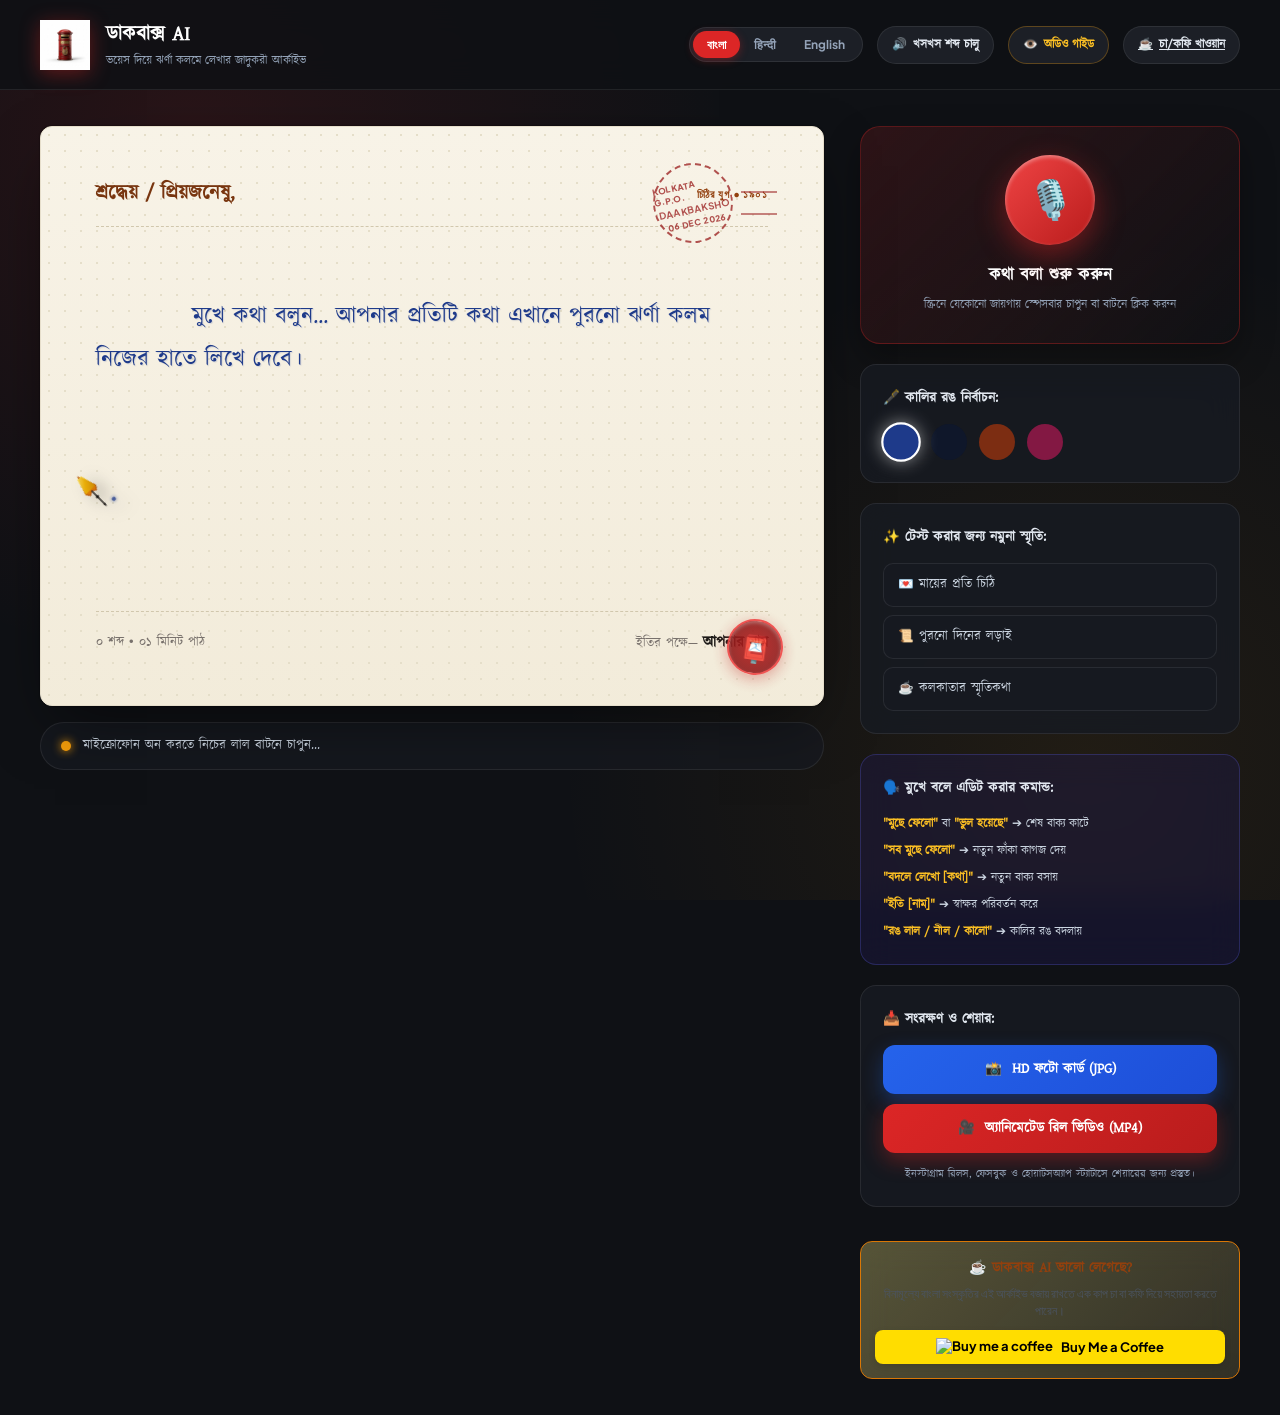
==== index.html @ 31830135 "Launch DaakBaksho AI with Buy Me a Coffee support" ====
<!DOCTYPE html>
<html lang="bn">
<head>
  <meta charset="UTF-8">
  <meta name="viewport" content="width=device-width, initial-scale=1.0">
  <title>ডাকবাক্স AI (DaakBaksho AI) — ঝর্ণা কলমের লাইভ ভয়েস রাইটিং</title>
  
  <!-- Font Definitions -->
  <link rel="preconnect" href="https://fonts.googleapis.com">
  <link rel="preconnect" href="https://fonts.gstatic.com" crossorigin>
  <link href="https://fonts.googleapis.com/css2?family=Plus+Jakarta+Sans:wght@400;600;700;800&family=Playfair+Display:ital,wght@0,600;1,600&display=swap" rel="stylesheet">
  
  <!-- PWA & Mobile Web Capabilities -->
  <link rel="manifest" href="manifest.json">
  <link rel="icon" type="image/png" href="assets/DaakBaksho_Icon_Bengali_Transparent.png">
  <link rel="apple-touch-icon" href="assets/DaakBaksho_Icon_Bengali_Transparent.png">
  <meta name="theme-color" content="#991b1b">
  <meta name="apple-mobile-web-app-capable" content="yes">
  <meta name="apple-mobile-web-app-status-bar-style" content="black-translucent">

  <link rel="stylesheet" href="style.css">
</head>
<body>

  <!-- Ambient Vintage Grain Overlay -->
  <div class="vintage-grain"></div>

  <!-- Navigation Bar -->
  <header class="app-header">
    <div class="brand-wrap">
      <img src="assets/DaakBaksho_Icon_Bengali_Transparent.png" alt="ডাকবাক্স লোগো" class="brand-icon">
      <div>
        <h1 class="brand-title">ডাকবাক্স AI</h1>
        <p class="brand-subtitle">ভয়েস দিয়ে ঝর্ণা কলমে লেখার জাদুকরী আর্কাইভ</p>
      </div>
    </div>

    <!-- Language & Audio Toggle -->
    <div class="header-actions">
      <div class="lang-selector">
        <button class="lang-btn active" data-lang="bn-IN">বাংলা</button>
        <button class="lang-btn" data-lang="hi-IN">हिन्दी</button>
        <button class="lang-btn" data-lang="en-US">English</button>
      </div>

      <button id="soundToggleBtn" class="action-pill" title="কলমের শব্দ চালু/বন্ধ">
        <span class="icon">🔊</span> খসখস শব্দ চালু
      </button>

      <button id="assistVoiceBtn" class="action-pill voice-guide-pill" title="দৃষ্টিহীনদের জন্য অডিও নির্দেশনা">
        <span class="icon">👁️</span> অডিও গাইড
      </button>

      <a href="https://www.buymeacoffee.com/AyanKumarGhosh" target="_blank" rel="noopener" class="action-pill bmc-pill" title="এক কাপ চা বা কফি খাওয়ান">
        <span class="icon">☕</span> চা/কফি খাওয়ান
      </a>
    </div>
  </header>

  <!-- Main Experience Workspace -->
  <main class="main-workspace">

    <!-- Left / Center: The Vintage Parchment Paper -->
    <section class="parchment-container">
      <div class="parchment-paper" id="paperArea">
        
        <!-- Vintage Postmarks & Wax Seal Watermark -->
        <div class="paper-postmark">
          <div class="postmark-circle">
            <span>KOLKATA G.P.O.</span>
            <strong>DAAKBAKSHO</strong>
            <span id="currentDateStamp">09 NOV 2026</span>
          </div>
          <div class="postmark-lines"></div>
        </div>

        <div class="wax-seal-badge">
          <span>📮</span>
        </div>

        <!-- Paper Header -->
        <div class="parchment-header">
          <span class="salutation" id="paperSalutation">শ্রদ্ধেয় / প্রিয়জনেষু,</span>
          <span class="paper-stamp">চিঠির যুগ • ১৯০১</span>
        </div>

        <!-- The Ink Text Area & Dynamic Fountain Pen Nib -->
        <div class="parchment-body">
          <div id="handwritingOutput" class="ink-text kalpurush-text">
            মুখে কথা বলুন... আপনার প্রতিটি কথা এখানে পুরনো ঝর্ণা কলম নিজের হাতে লিখে দেবে।
          </div>

          <!-- Animated Fountain Pen Nib SVG -->
          <div id="fountainPenNib" class="fountain-pen-nib">
            <svg viewBox="0 0 64 64" class="pen-svg">
              <path d="M32 2 L42 28 L38 34 L32 30 L26 34 L22 28 Z" fill="#d97706" stroke="#b45309" stroke-width="1.5"/>
              <path d="M32 30 L32 58" stroke="#1c1917" stroke-width="2"/>
              <circle cx="32" cy="42" r="2.5" fill="#1c1917"/>
              <polygon points="32,62 30,56 34,56" fill="#1c1917"/>
              <path d="M22 28 L28 4 L36 4 L42 28 Z" fill="url(#goldGrad)" opacity="0.9"/>
              <defs>
                <linearGradient id="goldGrad" x1="0%" y1="0%" x2="100%" y2="100%">
                  <stop offset="0%" stop-color="#fef08a"/>
                  <stop offset="50%" stop-color="#eab308"/>
                  <stop offset="100%" stop-color="#ca8a04"/>
                </linearGradient>
              </defs>
            </svg>
            <span class="ink-droplet"></span>
          </div>
        </div>

        <!-- Paper Footer / Signature -->
        <div class="parchment-footer">
          <div class="live-meta">
            <span id="wordCount">০ শব্দ</span> • <span id="readingTime">০১ মিনিট পাঠ</span>
          </div>
          <div class="signature-line">
            ইতির পক্ষে— <strong id="signerName">আপনার নাম</strong>
          </div>
        </div>

      </div>

      <!-- Live Voice Feedback Pill -->
      <div class="voice-status-bar" id="voiceStatusPill">
        <span class="pulse-indicator"></span>
        <span id="voiceStatusText">মাইক্রোফোন অন করতে নিচের লাল বাটনে চাপুন...</span>
      </div>
    </section>

    <!-- Right: Controls & Studio Actions -->
    <aside class="control-panel">
      
      <!-- Big Tactile Microphone Area (Blind Accessible) -->
      <div class="mic-card">
        <button id="micOrbBtn" class="mic-orb" aria-label="কথা বলা শুরু বা বন্ধ করতে চাপুন">
          <div class="orb-ring ring-1"></div>
          <div class="orb-ring ring-2"></div>
          <span class="mic-icon">🎙️</span>
        </button>
        <h3 id="micActionPrompt">কথা বলা শুরু করুন</h3>
        <p>স্ক্রিনে যেকোনো জায়গায় স্পেসবার চাপুন বা বাটনে ক্লিক করুন</p>
      </div>

      <!-- Ink Color Palette -->
      <div class="control-card">
        <h4>🖋️ কালির রঙ নির্বাচন:</h4>
        <div class="ink-palette">
          <button class="ink-color-btn active" data-color="#1e3a8a" style="background: #1e3a8a;" title="রাজকীয় নীল কালি"></button>
          <button class="ink-color-btn" data-color="#0f172a" style="background: #0f172a;" title="কালো কালি"></button>
          <button class="ink-color-btn" data-color="#7c2d12" style="background: #7c2d12;" title="সেপিয়া বাদামি"></button>
          <button class="ink-color-btn" data-color="#831843" style="background: #831843;" title="রক্তিম লাল"></button>
        </div>
      </div>

      <!-- Preset Voice Prompts (Quick Test) -->
      <div class="control-card">
        <h4>✨ টেস্ট করার জন্য নমুনা স্মৃতি:</h4>
        <div class="prompt-chips">
          <button class="prompt-chip" data-text="মা, তোমার হাতের সেই রান্নার গন্ধ আমি আজও ভুলতে পারি না। অনেক দূরে আছি ঠিকই, কিন্তু তোমার স্নেহ আমার সবসময়ের সঙ্গী।">
            💌 মায়ের প্রতি চিঠি
          </button>
          <button class="prompt-chip" data-text="১৯৭১ সালের সেই বৃষ্টির রাত, বাবা যখন হাত ধরে বলেছিল—ভয় পাস না, আলো ফুটবেই। আজ এত বছর পরেও সেই কথাটা কানে বাজে।">
            📜 পুরনো দিনের লড়াই
          </button>
          <button class="prompt-chip" data-text="কলেজের সেই গঙ্গার ঘাট, এক কাপ চা আর বন্ধুদের সাথে ঘণ্টার পর ঘণ্টা আড্ডা। সময় এত দ্রুত বদলে যায়!">
            ☕ কলকাতার স্মৃতিকথা
          </button>
        </div>
      </div>

      <!-- Voice Editing Commands Guide Card -->
      <div class="control-card voice-commands-card">
        <h4>🗣️ মুখে বলে এডিট করার কমান্ড:</h4>
        <ul class="voice-cmd-list">
          <li><strong>"মুছে ফেলো"</strong> বা <strong>"ভুল হয়েছে"</strong> ➔ শেষ বাক্য কাটে</li>
          <li><strong>"সব মুছে ফেলো"</strong> ➔ নতুন ফাঁকা কাগজ দেয়</li>
          <li><strong>"বদলে লেখো [কথা]"</strong> ➔ নতুন বাক্য বসায়</li>
          <li><strong>"ইতি [নাম]"</strong> ➔ স্বাক্ষর পরিবর্তন করে</li>
          <li><strong>"রঙ লাল / নীল / কালো"</strong> ➔ কালির রঙ বদলায়</li>
        </ul>
      </div>

      <!-- Export & Download Actions -->
      <div class="control-card export-card">
        <h4>📥 সংরক্ষণ ও শেয়ার:</h4>
        <div class="export-buttons">
          <button id="downloadJpgBtn" class="btn-export btn-jpg">
            <span>📸</span> HD ফটো কার্ড (JPG)
          </button>
          <button id="downloadVideoBtn" class="btn-export btn-video">
            <span>🎥</span> অ্যানিমেটেড রিল ভিডিও (MP4)
          </button>
        </div>
        <p class="export-note">ইনস্টাগ্রাম রিলস, ফেসবুক ও হোয়াটসঅ্যাপ স্ট্যাটাসে শেয়ারের জন্য প্রস্তুত।</p>
      </div>

      <!-- Buy Me a Coffee Support Card -->
      <div class="control-card bmc-card" style="background: linear-gradient(135deg, rgba(254,240,138,0.3), rgba(253,230,138,0.15)); border: 1.5px solid #d97706; border-radius: 12px; padding: 14px; margin-top: 14px; text-align: center;">
        <h4 style="margin: 0 0 6px 0; color: #92400e; font-size: 14px; font-weight: 700; display: flex; align-items: center; justify-content: center; gap: 6px;">
          <span>☕</span> ডাকবাক্স AI ভালো লেগেছে?
        </h4>
        <p style="font-size: 12px; color: #4b5563; margin: 0 0 10px 0; line-height: 1.4;">
          বিনামূল্যে বাংলা সংস্কৃতির এই আর্কাইভ বজায় রাখতে এক কাপ চা বা কফি দিয়ে সহায়তা করতে পারেন।
        </p>
        <a href="https://www.buymeacoffee.com/AyanKumarGhosh" target="_blank" rel="noopener" style="display: inline-flex; align-items: center; justify-content: center; gap: 8px; background: #FFDD00; color: #000; padding: 8px 16px; border-radius: 8px; font-weight: 700; font-size: 13px; text-decoration: none; box-shadow: 0 2px 6px rgba(0,0,0,0.12); width: 100%; box-sizing: border-box;">
          <img src="https://cdn.buymeacoffee.com/buttons/bmc-new-btn-logo.svg" alt="Buy me a coffee" style="height: 18px;">
          <span>Buy Me a Coffee</span>
        </a>
      </div>

    </aside>

  </main>

  <!-- Hidden Canvas for High-Resolution Export -->
  <canvas id="exportCanvas" width="1080" height="1920" style="display: none;"></canvas>

  <script src="app.js"></script>
  <script>
    if ('serviceWorker' in navigator) {
      window.addEventListener('load', () => {
        navigator.serviceWorker.register('./sw.js').catch(err => {
          console.log('SW registration note:', err);
        });
      });
    }
  </script>
</body>
</html>
---- style.css ----
/* ==========================================================================
   DaakBaksho AI (ডাকবাক্স AI) — Vintage Fountain Pen Writing Design System
   ========================================================================== */

@font-face {
  font-family: 'Kalpurush';
  src: url('fonts/Kalpurush.ttf') format('truetype');
  font-weight: normal;
  font-style: normal;
  font-display: swap;
}

:root {
  --bg-dark: #0f1115;
  --bg-card: rgba(23, 26, 33, 0.85);
  --border-glass: rgba(255, 255, 255, 0.08);
  --accent-red: #dc2626;
  --accent-gold: #f59e0b;
  --ink-royal: #1e3a8a;
  --parchment-base: #fcf9f2;
  --parchment-border: #e6decb;
  --text-main: #f8fafc;
  --text-muted: #94a3b8;
  --font-bengali: 'Kalpurush', 'Noto Sans Bengali', -apple-system, sans-serif;
  --font-sans: 'Plus Jakarta Sans', -apple-system, sans-serif;
  --shadow-paper: 0 25px 60px -15px rgba(0, 0, 0, 0.5), 0 0 1px 1px rgba(0, 0, 0, 0.2);
}

* {
  box-sizing: border-box;
  margin: 0;
  padding: 0;
}

body {
  font-family: var(--font-sans);
  background-color: var(--bg-dark);
  background-image: 
    radial-gradient(circle at 15% 15%, rgba(220, 38, 38, 0.12) 0%, transparent 40%),
    radial-gradient(circle at 85% 85%, rgba(245, 158, 11, 0.08) 0%, transparent 40%);
  background-attachment: fixed;
  color: var(--text-main);
  min-height: 100vh;
  display: flex;
  flex-direction: column;
  overflow-x: hidden;
  -webkit-font-smoothing: antialiased;
}

.kalpurush-text {
  font-family: var(--font-bengali);
}

/* Header */
.app-header {
  display: flex;
  justify-content: space-between;
  align-items: center;
  padding: 18px 40px;
  background: rgba(15, 17, 21, 0.85);
  backdrop-filter: blur(16px);
  border-bottom: 1px solid var(--border-glass);
  z-index: 50;
}

.brand-wrap {
  display: flex;
  align-items: center;
  gap: 16px;
}

.brand-icon {
  width: 50px;
  height: 50px;
  object-fit: contain;
  filter: drop-shadow(0 4px 10px rgba(220, 38, 38, 0.4));
}

.brand-title {
  font-size: 20px;
  font-weight: 800;
  color: #ffffff;
  font-family: var(--font-bengali);
  letter-spacing: -0.01em;
}

.brand-subtitle {
  font-size: 12px;
  color: var(--text-muted);
  font-family: var(--font-bengali);
}

.header-actions {
  display: flex;
  align-items: center;
  gap: 14px;
}

.lang-selector {
  display: flex;
  background: #1c1f26;
  border: 1px solid var(--border-glass);
  border-radius: 20px;
  padding: 3px;
}

.lang-btn {
  background: transparent;
  border: none;
  color: var(--text-muted);
  padding: 6px 14px;
  font-size: 12px;
  font-weight: 700;
  border-radius: 16px;
  cursor: pointer;
  transition: all 0.2s;
  font-family: inherit;
}

.lang-btn.active {
  background: #dc2626;
  color: #ffffff;
  box-shadow: 0 2px 8px rgba(220, 38, 38, 0.35);
}

.action-pill {
  display: flex;
  align-items: center;
  gap: 6px;
  background: #1c1f26;
  border: 1px solid var(--border-glass);
  color: #e2e8f0;
  font-size: 12px;
  font-weight: 600;
  padding: 8px 14px;
  border-radius: 20px;
  cursor: pointer;
  transition: all 0.2s;
  font-family: var(--font-bengali);
}

.action-pill:hover {
  background: #282c37;
  border-color: rgba(255, 255, 255, 0.2);
}

.voice-guide-pill {
  border-color: rgba(245, 158, 11, 0.3);
  color: #fbbf24;
}

/* Main Workspace */
.main-workspace {
  flex: 1;
  display: grid;
  grid-template-columns: 1fr 380px;
  gap: 36px;
  padding: 36px 40px;
  max-width: 1400px;
  margin: 0 auto;
  width: 100%;
}

/* ==========================================================================
   Vintage Parchment Paper Area
   ========================================================================== */
.parchment-container {
  display: flex;
  flex-direction: column;
  gap: 16px;
}

.parchment-paper {
  background: var(--parchment-base);
  background-image: 
    radial-gradient(#e5dec9 0.75px, transparent 0.75px),
    linear-gradient(180deg, rgba(245, 239, 224, 0.6) 0%, rgba(240, 232, 212, 0.8) 100%);
  background-size: 16px 16px, 100% 100%;
  border: 1px solid var(--parchment-border);
  border-radius: 12px;
  padding: 50px 55px;
  min-height: 580px;
  box-shadow: var(--shadow-paper);
  position: relative;
  overflow: hidden;
  color: #1c1917;
  display: flex;
  flex-direction: column;
  justify-content: space-between;
}

/* Vintage Postmark */
.paper-postmark {
  position: absolute;
  top: 36px;
  right: 46px;
  opacity: 0.75;
  display: flex;
  align-items: center;
  gap: 8px;
  pointer-events: none;
}

.postmark-circle {
  width: 80px;
  height: 80px;
  border: 2px dashed #991b1b;
  border-radius: 50%;
  display: flex;
  flex-direction: column;
  align-items: center;
  justify-content: center;
  font-size: 8.5px;
  font-weight: 800;
  color: #991b1b;
  letter-spacing: 0.05em;
  transform: rotate(-12deg);
}

.postmark-circle strong {
  font-size: 9.5px;
  margin: 2px 0;
}

.postmark-lines {
  width: 36px;
  height: 24px;
  border-top: 2px solid #991b1b;
  border-bottom: 2px solid #991b1b;
  opacity: 0.7;
}

/* Wax seal badge */
.wax-seal-badge {
  position: absolute;
  bottom: 30px;
  right: 40px;
  width: 56px;
  height: 56px;
  border-radius: 50%;
  background: radial-gradient(circle, #b91c1c 0%, #7f1d1d 100%);
  border: 2px solid #ef4444;
  box-shadow: 0 4px 15px rgba(185, 28, 28, 0.4), inset 0 2px 4px rgba(255, 255, 255, 0.3);
  display: flex;
  align-items: center;
  justify-content: center;
  font-size: 26px;
  opacity: 0.9;
  transform: rotate(8deg);
}

.parchment-header {
  display: flex;
  justify-content: space-between;
  align-items: center;
  border-bottom: 1px dashed #d1c7ad;
  padding-bottom: 16px;
  margin-bottom: 24px;
}

.salutation {
  font-family: var(--font-bengali);
  font-size: 20px;
  font-weight: 700;
  color: #78350f;
}

.paper-stamp {
  font-size: 11px;
  font-weight: 700;
  color: #92400e;
  letter-spacing: 0.08em;
  text-transform: uppercase;
}

/* The Body and Animated Fountain Pen */
.parchment-body {
  flex: 1;
  position: relative;
  min-height: 280px;
}

.ink-text {
  font-family: var(--font-bengali);
  font-size: 23px;
  line-height: 1.9;
  color: var(--ink-royal);
  word-break: break-word;
  white-space: pre-wrap;
  transition: color 0.3s ease;
  min-height: 200px;
  text-shadow: 0.5px 0.5px 1px rgba(30, 58, 138, 0.15);
}

.ink-text span.new-letter {
  animation: ink-bleed 0.35s ease-out;
}

@keyframes ink-bleed {
  0% { opacity: 0; transform: scale(1.15) translateY(-2px); filter: blur(1.5px); }
  50% { opacity: 0.8; filter: blur(0.5px); }
  100% { opacity: 1; transform: scale(1) translateY(0); filter: blur(0); }
}

/* Fountain Pen Nib following the writing */
.fountain-pen-nib {
  position: absolute;
  width: 44px;
  height: 44px;
  pointer-events: none;
  transform: translate(0, 0) rotate(-45deg);
  transform-origin: 32px 62px;
  transition: all 0.12s cubic-bezier(0.2, 0.8, 0.4, 1);
  filter: drop-shadow(4px 10px 8px rgba(0, 0, 0, 0.25));
  z-index: 10;
  display: inline-block;
}

.fountain-pen-nib.writing {
  animation: pen-wiggle 0.18s infinite alternate ease-in-out;
}

@keyframes pen-wiggle {
  0% { transform: translate(0, 0) rotate(-43deg); }
  100% { transform: translate(2px, -3px) rotate(-47deg); }
}

.pen-svg {
  width: 100%;
  height: 100%;
}

.ink-droplet {
  position: absolute;
  bottom: 0;
  left: 30px;
  width: 4px;
  height: 4px;
  border-radius: 50%;
  background: var(--ink-royal);
  opacity: 0.8;
  box-shadow: 0 0 4px var(--ink-royal);
}

/* Paper Footer */
.parchment-footer {
  display: flex;
  justify-content: space-between;
  align-items: center;
  border-top: 1px dashed #d1c7ad;
  padding-top: 18px;
  margin-top: 24px;
  font-family: var(--font-bengali);
  font-size: 13px;
  color: #78716c;
}

.signature-line strong {
  color: #1c1917;
  font-size: 15px;
}

/* Voice Status Bar */
.voice-status-bar {
  display: flex;
  align-items: center;
  gap: 12px;
  background: rgba(23, 26, 33, 0.7);
  border: 1px solid var(--border-glass);
  padding: 12px 20px;
  border-radius: 30px;
  font-size: 13px;
  color: #cbd5e1;
  font-family: var(--font-bengali);
}

.pulse-indicator {
  width: 10px;
  height: 10px;
  border-radius: 50%;
  background: #f59e0b;
  box-shadow: 0 0 10px #f59e0b;
}

.voice-status-bar.active-listening .pulse-indicator {
  background: #22c55e;
  box-shadow: 0 0 15px #22c55e;
  animation: pulse-ring 1.5s infinite;
}

@keyframes pulse-ring {
  0% { transform: scale(1); opacity: 1; }
  50% { transform: scale(1.4); opacity: 0.5; }
  100% { transform: scale(1); opacity: 1; }
}

/* ==========================================================================
   Control Panel Sidebar
   ========================================================================== */
.control-panel {
  display: flex;
  flex-direction: column;
  gap: 20px;
}

.control-card {
  background: var(--bg-card);
  backdrop-filter: blur(16px);
  border: 1px solid var(--border-glass);
  border-radius: 16px;
  padding: 22px;
}

.control-card h4 {
  font-size: 13.5px;
  font-weight: 700;
  color: #e2e8f0;
  font-family: var(--font-bengali);
  margin-bottom: 14px;
}

/* Big Tactile Microphone Orb */
.mic-card {
  background: linear-gradient(135deg, rgba(220, 38, 38, 0.15) 0%, rgba(15, 17, 21, 0.8) 100%);
  border: 1px solid rgba(220, 38, 38, 0.3);
  border-radius: 20px;
  padding: 28px 20px;
  text-align: center;
  display: flex;
  flex-direction: column;
  align-items: center;
  box-shadow: 0 15px 35px rgba(0, 0, 0, 0.3);
}

.mic-orb {
  width: 90px;
  height: 90px;
  border-radius: 50%;
  background: linear-gradient(135deg, #ef4444 0%, #b91c1c 100%);
  border: none;
  color: #ffffff;
  font-size: 38px;
  cursor: pointer;
  display: flex;
  align-items: center;
  justify-content: center;
  box-shadow: 0 10px 30px rgba(220, 38, 38, 0.45), inset 0 2px 4px rgba(255, 255, 255, 0.4);
  position: relative;
  transition: all 0.25s cubic-bezier(0.16, 1, 0.3, 1);
}

.mic-orb:hover {
  transform: scale(1.06);
  filter: brightness(1.1);
}

.mic-orb.recording {
  background: linear-gradient(135deg, #22c55e 0%, #15803d 100%);
  box-shadow: 0 0 40px rgba(34, 197, 94, 0.6);
  animation: orb-pulse 1.8s infinite ease-in-out;
}

@keyframes orb-pulse {
  0% { transform: scale(1); }
  50% { transform: scale(1.08); }
  100% { transform: scale(1); }
}

.mic-card h3 {
  font-size: 17px;
  font-weight: 700;
  color: #ffffff;
  font-family: var(--font-bengali);
  margin-top: 16px;
  margin-bottom: 6px;
}

.mic-card p {
  font-size: 11.5px;
  color: var(--text-muted);
  font-family: var(--font-bengali);
}

/* Ink Palette */
.ink-palette {
  display: flex;
  gap: 12px;
}

.ink-color-btn {
  width: 36px;
  height: 36px;
  border-radius: 50%;
  border: 2px solid transparent;
  cursor: pointer;
  transition: all 0.2s;
}

.ink-color-btn:hover {
  transform: scale(1.15);
}

.ink-color-btn.active {
  border-color: #ffffff;
  box-shadow: 0 0 15px rgba(255, 255, 255, 0.5);
  transform: scale(1.1);
}

/* Prompt chips */
.prompt-chips {
  display: flex;
  flex-direction: column;
  gap: 8px;
}

.prompt-chip {
  background: #161920;
  border: 1px solid var(--border-glass);
  color: #cbd5e1;
  padding: 10px 14px;
  border-radius: 10px;
  text-align: left;
  font-size: 12.5px;
  font-family: var(--font-bengali);
  cursor: pointer;
  transition: all 0.2s;
}

.prompt-chip:hover {
  background: #232733;
  color: #ffffff;
  border-color: rgba(245, 158, 11, 0.4);
  transform: translateX(4px);
}

/* Export Card */
.export-buttons {
  display: flex;
  flex-direction: column;
  gap: 10px;
}

.btn-export {
  display: flex;
  align-items: center;
  justify-content: center;
  gap: 10px;
  padding: 13px 18px;
  border-radius: 12px;
  font-size: 13.5px;
  font-weight: 700;
  cursor: pointer;
  border: none;
  transition: all 0.2s;
  font-family: var(--font-bengali);
}

.btn-jpg {
  background: linear-gradient(135deg, #2563eb 0%, #1d4ed8 100%);
  color: #ffffff;
  box-shadow: 0 8px 20px rgba(37, 99, 235, 0.35);
}

.btn-video {
  background: linear-gradient(135deg, #dc2626 0%, #b91c1c 100%);
  color: #ffffff;
  box-shadow: 0 8px 20px rgba(220, 38, 38, 0.35);
}

.btn-export:hover {
  filter: brightness(1.1);
  transform: translateY(-2px);
}

.export-note {
  font-size: 11px;
  color: var(--text-muted);
  font-family: var(--font-bengali);
  margin-top: 12px;
  text-align: center;
}

.voice-commands-card {
  background: rgba(30, 27, 75, 0.4);
  border-color: rgba(99, 102, 241, 0.25);
}

.voice-cmd-list {
  list-style: none;
  display: flex;
  flex-direction: column;
  gap: 7px;
  font-size: 12px;
  font-family: var(--font-bengali);
  color: #cbd5e1;
}

.voice-cmd-list strong {
  color: #fbbf24;
}

/* Responsive */
@media (max-width: 960px) {
  .main-workspace {
    grid-template-columns: 1fr;
    padding: 20px;
  }
  .app-header {
    padding: 14px 20px;
    flex-direction: column;
    gap: 14px;
  }
}
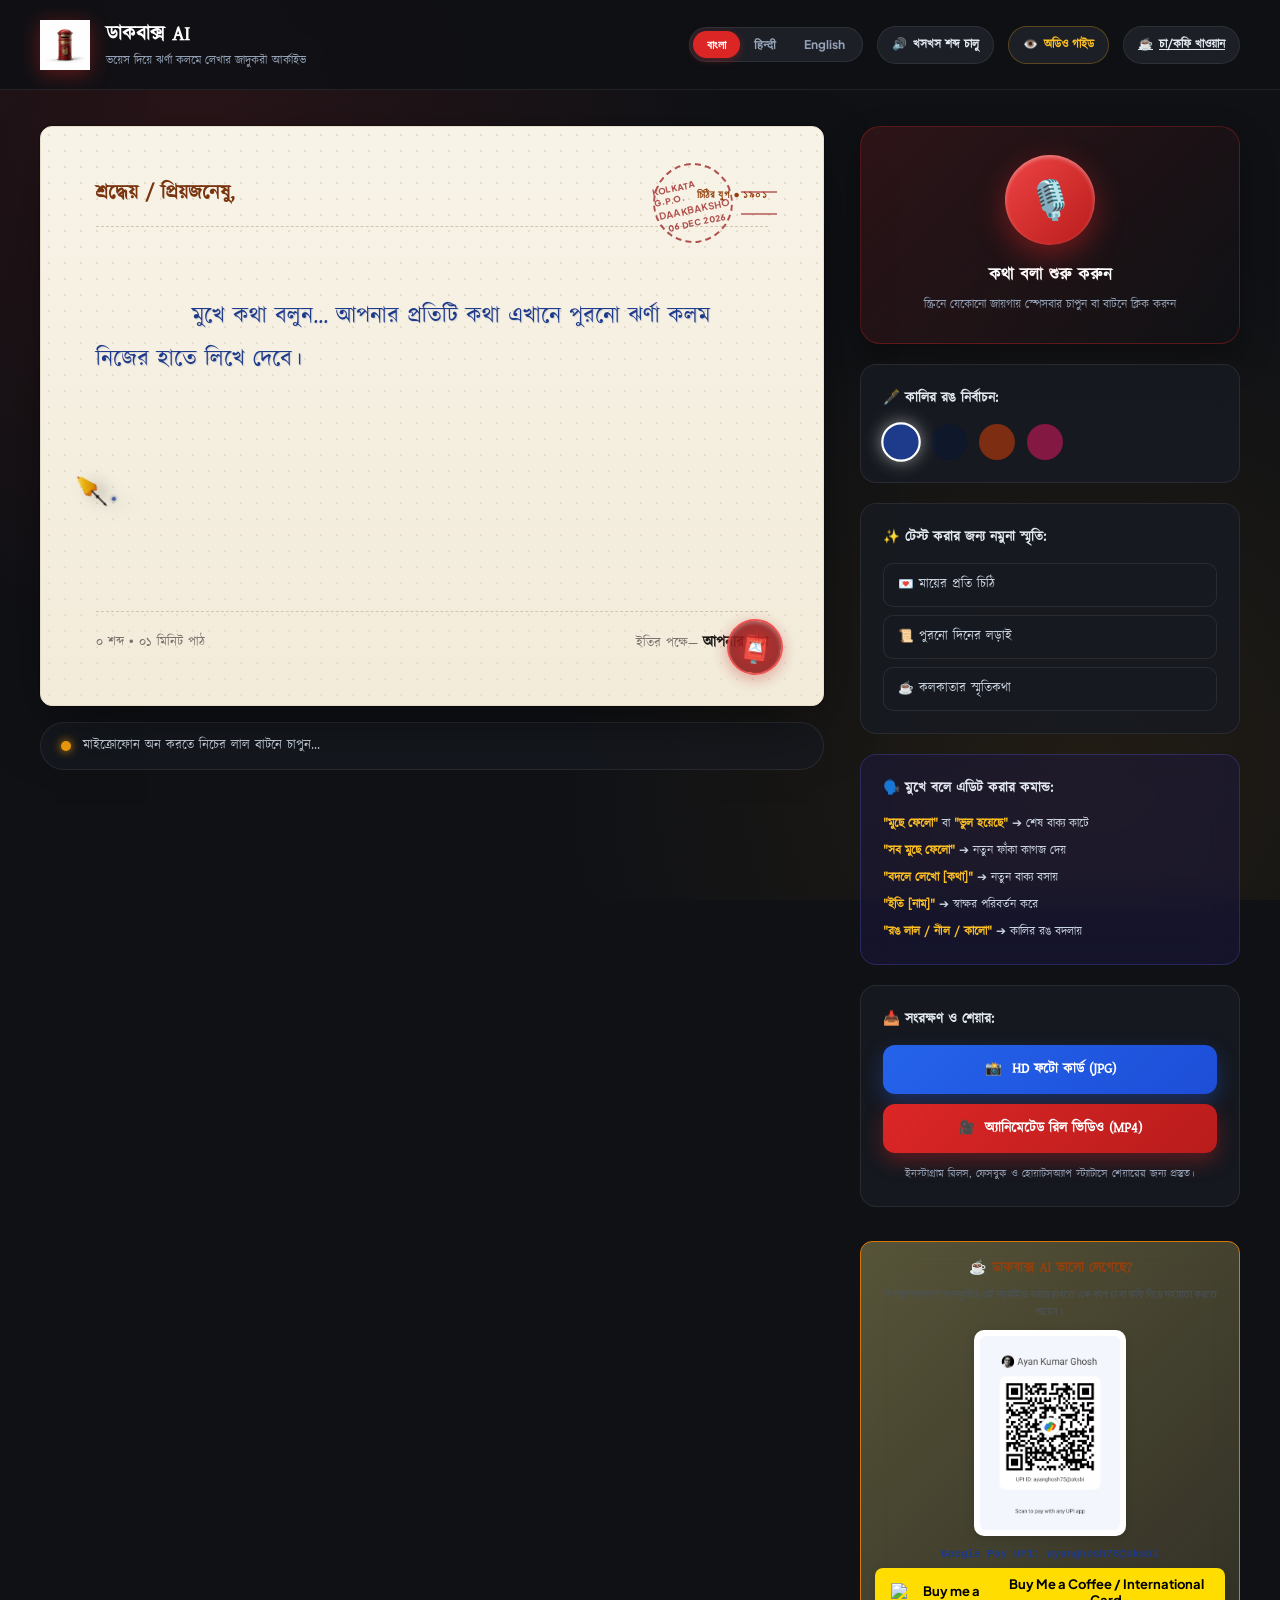
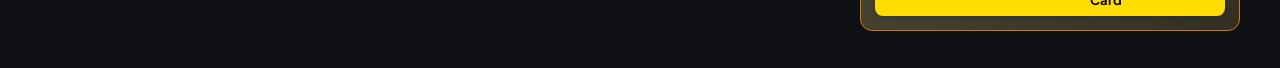
==== commit e9f7f646: "feat(monetization): integrate authentic Google Pay UPI (ayanghosh75@oksbi) QR and Buy Me a Coffee" ====
--- a/index.html
+++ b/index.html
@@ -196,7 +196,7 @@
         <p class="export-note">ইনস্টাগ্রাম রিলস, ফেসবুক ও হোয়াটসঅ্যাপ স্ট্যাটাসে শেয়ারের জন্য প্রস্তুত।</p>
       </div>
 
-      <!-- Buy Me a Coffee Support Card -->
+      <!-- Buy Me a Coffee & Google Pay Support Card -->
       <div class="control-card bmc-card" style="background: linear-gradient(135deg, rgba(254,240,138,0.3), rgba(253,230,138,0.15)); border: 1.5px solid #d97706; border-radius: 12px; padding: 14px; margin-top: 14px; text-align: center;">
         <h4 style="margin: 0 0 6px 0; color: #92400e; font-size: 14px; font-weight: 700; display: flex; align-items: center; justify-content: center; gap: 6px;">
           <span>☕</span> ডাকবাক্স AI ভালো লেগেছে?
@@ -204,9 +204,19 @@
         <p style="font-size: 12px; color: #4b5563; margin: 0 0 10px 0; line-height: 1.4;">
           বিনামূল্যে বাংলা সংস্কৃতির এই আর্কাইভ বজায় রাখতে এক কাপ চা বা কফি দিয়ে সহায়তা করতে পারেন।
         </p>
+
+        <!-- Google Pay QR Image -->
+        <div style="background: #fff; padding: 6px; border-radius: 10px; display: inline-block; margin-bottom: 8px; box-shadow: 0 2px 8px rgba(0,0,0,0.15);">
+          <img src="ayan-googlepay-qr.jpg" alt="Ayan Kumar Ghosh Google Pay QR" style="width: 140px; height: auto; display: block; border-radius: 6px;">
+        </div>
+
+        <div style="font-family: monospace; font-size: 11px; font-weight: 700; color: #1e3a8a; margin-bottom: 8px;">
+          Google Pay UPI: <strong>ayanghosh75@oksbi</strong>
+        </div>
+
         <a href="https://www.buymeacoffee.com/AyanKumarGhosh" target="_blank" rel="noopener" style="display: inline-flex; align-items: center; justify-content: center; gap: 8px; background: #FFDD00; color: #000; padding: 8px 16px; border-radius: 8px; font-weight: 700; font-size: 13px; text-decoration: none; box-shadow: 0 2px 6px rgba(0,0,0,0.12); width: 100%; box-sizing: border-box;">
           <img src="https://cdn.buymeacoffee.com/buttons/bmc-new-btn-logo.svg" alt="Buy me a coffee" style="height: 18px;">
-          <span>Buy Me a Coffee</span>
+          <span>Buy Me a Coffee / International Card</span>
         </a>
       </div>
 
